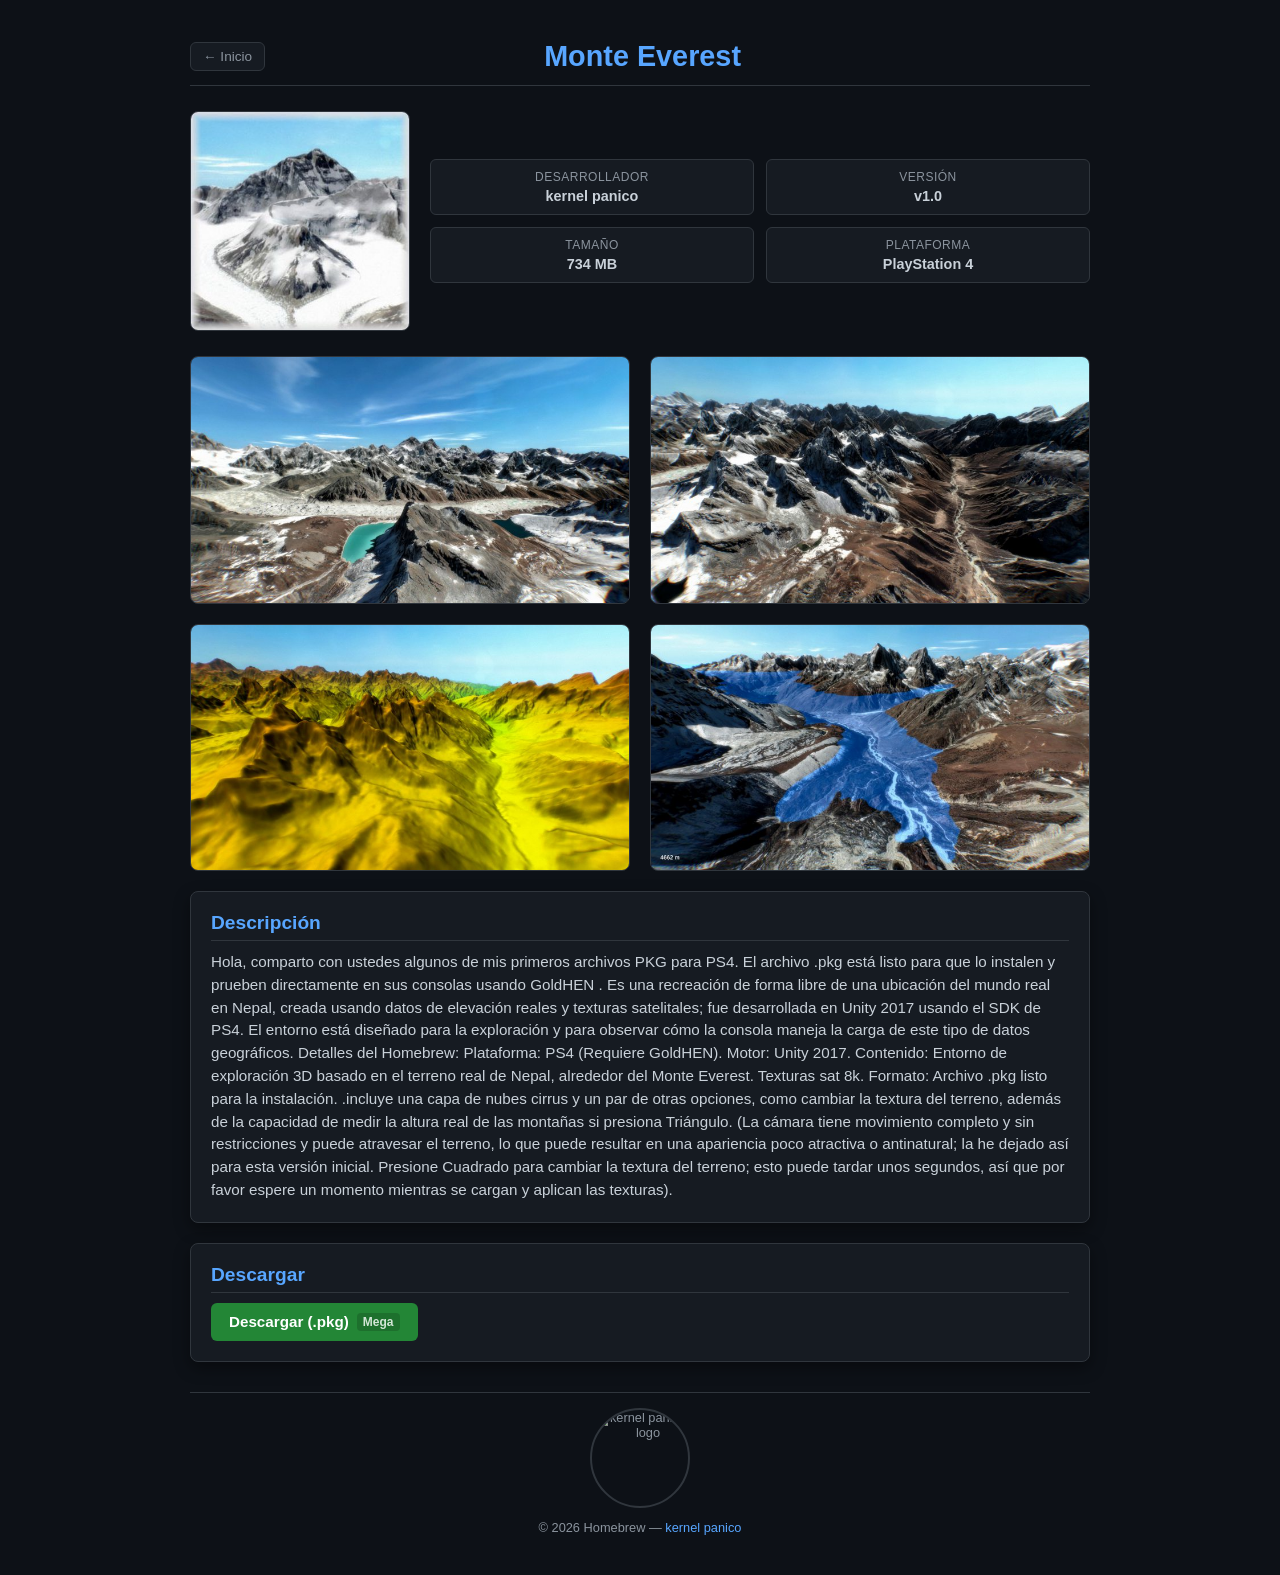
==== juego1.html @ e4e6f0ee "Add files via upload" ====
﻿<!DOCTYPE html>
<html lang="es">
<head>
    <meta charset="UTF-8">
    <meta name="viewport" content="width=device-width, initial-scale=1.0">
    <title>Juego 1 - Homebrew</title>
    <link rel="stylesheet" href="style.css">
</head>
<body>
    <div class="container detail-container">
        <div class="header-detail">
            <a href="index.html" class="back-btn" title="Volver al inicio">← Inicio</a>
            <h1>Monte Everest</h1>
            <div class="header-spacer"></div>
        </div>

        <div class="hero-detail-section">
            <div class="detail-logo-container">
                <img src="./juego1/logo.jpg" alt="Logo" class="detail-logo">
            </div>

            <div class="info-grid">
                <div class="info-card">
                    <span class="info-label">Desarrollador</span>
                    <span class="info-value">kernel panico</span>
                </div>
                <div class="info-card">
                    <span class="info-label">versión</span>
                    <span class="info-value">v1.0</span>
                </div>
                <div class="info-card">
                    <span class="info-label">Tamaño</span>
                    <span class="info-value">734 MB</span>
                </div>
                <div class="info-card">
                    <span class="info-label">Plataforma</span>
                    <span class="info-value">PlayStation 4</span>
                </div>
            </div>
        </div>

        <div class="gallery-grid">
            <div class="gallery-item" onclick="openLightbox(this)">
                <img src="./juego1/captura1.jpg" alt="Captura 1">
            </div>
            <div class="gallery-item" onclick="openLightbox(this)">
                <img src="./juego1/captura2.jpg" alt="Captura 2">
            </div>
            <div class="gallery-item" onclick="openLightbox(this)">
                <img src="./juego1/captura3.jpg" alt="Captura 3">
            </div>
            <div class="gallery-item" onclick="openLightbox(this)">
                <img src="./juego1/captura4.jpg" alt="Captura 4">
            </div>
        </div>

        <div class="description-box">
            <h2>Descripción</h2>
            <p>

Hola, comparto con ustedes algunos de mis primeros archivos PKG para PS4.
El archivo .pkg está listo para que lo instalen y prueben directamente en sus consolas usando GoldHEN .
Es una recreación de forma libre de una ubicación del mundo real en Nepal, creada usando datos de elevación reales y texturas satelitales; fue desarrollada en Unity 2017 usando el SDK de PS4. El entorno está diseñado para la exploración y para observar cómo la consola maneja la carga de este tipo de datos geográficos.

Detalles del Homebrew:
Plataforma: PS4 (Requiere GoldHEN).
Motor: Unity 2017.
Contenido: Entorno de exploración 3D basado en el terreno real de Nepal, alrededor del Monte Everest.
Texturas sat 8k.
Formato: Archivo .pkg listo para la instalación.
.incluye una capa de nubes cirrus y un par de otras opciones, como cambiar la textura del terreno, además de la capacidad de medir la altura real de las montañas si presiona Triángulo.
(La cámara tiene movimiento completo y sin restricciones y puede atravesar el terreno, lo que puede resultar en una apariencia poco atractiva o antinatural; la he dejado así para esta versión inicial. Presione Cuadrado para cambiar la textura del terreno; esto puede tardar unos segundos, así que por favor espere un momento mientras se cargan y aplican las texturas).

            </p>
        </div>

        <div class="download-box">
            <h2>Descargar</h2>
            <div class="download-actions">
                <a href="https://mega.nz/file/YRUh2Jxa#SYhILhUwAEfH3ojDBxc44PkjMMqdGZrnJjAaWzdutKA" class="download-btn primary" target="_blank" rel="noopener noreferrer">
                    Descargar (.pkg) <span class="btn-size">Mega</span>
                </a>
            </div>
        </div>
        <footer class="site-footer">
            <img src="https://avatars.githubusercontent.com/u/338737433?s=96&v=4" alt="kernel panico logo" class="footer-avatar">
            <p>© 2026 Homebrew — <a href="https://github.com/kernel-panico/" target="_blank" rel="noopener">kernel panico</a></p>
        </footer>
    </div>

    <div id="lightbox" class="lightbox" onclick="closeLightbox()">
        <span class="lightbox-close">&times;</span>
        <img id="lightbox-img" src="" alt="Ampliada">
    </div>

    <script>
        function openLightbox(element) {
            const imgSrc = element.querySelector('img').src;
            document.getElementById('lightbox-img').src = imgSrc;
            document.getElementById('lightbox').classList.add('active');
        }

        function closeLightbox() {
            document.getElementById('lightbox').classList.remove('active');
        }
    </script>
</body>
</html>
---- style.css ----
* {
    box-sizing: border-box;
}

body {
    background-color: #0d1117;
    color: #c9d1d9;
    font-family: -apple-system, BlinkMacSystemFont, "Segoe UI", Roboto, Helvetica, Arial, sans-serif;
    margin: 0;
    padding: 40px 20px;
    display: flex;
    justify-content: center;
    align-items: center;
    min-height: 100vh;
}

.container {
    max-width: 650px;
    width: 100%;
}

.detail-container {
    max-width: 900px;
}

.site-header {
    text-align: center;
    margin-bottom: 25px;
    border-bottom: 1px solid #30363d;
    padding-bottom: 12px;
}

.site-header h1 {
    border-bottom: none;
    padding-bottom: 0;
    margin-bottom: 6px;
}

.site-subtitle {
    margin: 0;
    color: #8b949e;
    font-size: 0.95rem;
}

h1 {
    color: #58a6ff;
    margin-top: 0;
    font-size: 1.8rem;
}

.header-detail {
    display: flex;
    align-items: center;
    justify-content: space-between;
    border-bottom: 1px solid #30363d;
    padding-bottom: 12px;
    margin-bottom: 25px;
}

.header-detail h1 {
    border-bottom: none;
    padding-bottom: 0;
    margin-bottom: 0;
}

.back-btn {
    display: inline-flex;
    align-items: center;
    color: #8b949e;
    text-decoration: none;
    font-size: 0.85rem;
    background-color: #161b22;
    border: 1px solid #30363d;
    padding: 6px 12px;
    border-radius: 6px;
    transition: all 0.2s ease;
}

.back-btn:hover {
    color: #58a6ff;
    border-color: #58a6ff;
}

.header-spacer {
    width: 70px;
}

.hero-detail-section {
    display: flex;
    gap: 20px;
    align-items: center;
    margin-bottom: 25px;
}

.detail-logo-container {
    display: flex;
    justify-content: center;
    align-items: center;
    flex: 0 0 220px;
    margin-bottom: 0;
}

.detail-logo {
    width: 100%;
    aspect-ratio: 1 / 1;
    border-radius: 8px;
    border: 1px solid #30363d;
    object-fit: cover;
    background-color: #161b22;
}

.games-grid {
    display: grid;
    grid-template-columns: repeat(3, 1fr);
    gap: 15px;
}

.game-card {
    position: relative;
    background-color: #161b22;
    border: 1px solid #30363d;
    border-radius: 8px;
    padding: 12px;
    aspect-ratio: 1 / 1;
    display: flex;
    flex-direction: column;
    align-items: center;
    justify-content: center;
    box-shadow: 0 6px 16px rgba(0,0,0,0.4);
    transition: transform 0.2s ease, border-color 0.2s ease, box-shadow 0.2s ease;
    text-decoration: none;
    color: inherit;
    cursor: pointer;
}

.game-card:hover {
    transform: translateY(-4px);
    border-color: #58a6ff;
    box-shadow: 0 8px 24px rgba(88, 166, 255, 0.15);
}

.badge {
    position: absolute;
    bottom: 6px;
    right: 6px;
    background-color: #21262d;
    color: #8b949e;
    border: 1px solid #30363d;
    font-size: 0.65rem;
    padding: 1px 5px;
    border-radius: 10px;
    font-weight: 600;
}

.game-title {
    color: #58a6ff;
    font-size: 0.95rem;
    margin: 0 0 8px 0;
    text-align: center;
    font-weight: 600;
    white-space: nowrap;
    overflow: hidden;
    text-overflow: ellipsis;
    width: 100%;
}

.img-container {
    width: 70%;
    aspect-ratio: 1 / 1;
    overflow: hidden;
    border-radius: 6px;
    border: 1px solid #30363d;
    display: flex;
    justify-content: center;
    align-items: center;
    background-color: #0d1117;
}

img {
    width: 100%;
    height: 100%;
    object-fit: cover;
}

.gallery-grid {
    display: grid;
    grid-template-columns: repeat(2, 1fr);
    gap: 20px;
    margin-bottom: 20px;
}

.gallery-item {
    width: 100%;
    aspect-ratio: 16 / 9;
    overflow: hidden;
    border-radius: 8px;
    border: 1px solid #30363d;
    background-color: #161b22;
    cursor: pointer;
    transition: transform 0.2s ease, border-color 0.2s ease;
}

.gallery-item:hover {
    transform: scale(1.02);
    border-color: #58a6ff;
}

.info-grid {
    display: grid;
    grid-template-columns: repeat(2, 1fr);
    gap: 12px;
    flex: 1;
    margin-bottom: 0;
}

.info-card {
    background-color: #161b22;
    border: 1px solid #30363d;
    border-radius: 6px;
    padding: 10px;
    display: flex;
    flex-direction: column;
    align-items: center;
    text-align: center;
}

.info-label {
    font-size: 0.75rem;
    color: #8b949e;
    margin-bottom: 4px;
    text-transform: uppercase;
    letter-spacing: 0.5px;
}

.info-value {
    font-size: 0.9rem;
    color: #c9d1d9;
    font-weight: 600;
}

.description-box,
.download-box {
    background-color: #161b22;
    border: 1px solid #30363d;
    border-radius: 8px;
    padding: 20px;
    margin-bottom: 20px;
    box-shadow: 0 6px 16px rgba(0,0,0,0.4);
}

.description-box h2,
.download-box h2 {
    color: #58a6ff;
    font-size: 1.2rem;
    margin-top: 0;
    margin-bottom: 10px;
    border-bottom: 1px solid #30363d;
    padding-bottom: 6px;
}

.description-box p {
    margin: 0;
    line-height: 1.5;
    font-size: 0.95rem;
}

.download-actions {
    display: flex;
    gap: 12px;
}

.download-btn {
    display: inline-flex;
    align-items: center;
    gap: 8px;
    padding: 10px 18px;
    border-radius: 6px;
    text-decoration: none;
    font-weight: 600;
    font-size: 0.95rem;
    transition: all 0.2s ease;
}

.download-btn.primary {
    background-color: #238636;
    color: #ffffff;
}

.download-btn.primary:hover {
    background-color: #2ea043;
}

.btn-size {
    font-size: 0.75rem;
    opacity: 0.8;
    background: rgba(0,0,0,0.2);
    padding: 2px 6px;
    border-radius: 4px;
}

.lightbox {
    display: none;
    position: fixed;
    top: 0;
    left: 0;
    width: 100vw;
    height: 100vh;
    background-color: rgba(13, 17, 23, 0.9);
    z-index: 1000;
    justify-content: center;
    align-items: center;
}

.lightbox.active {
    display: flex;
}

.lightbox img {
    max-width: 90%;
    max-height: 85vh;
    width: auto;
    height: auto;
    border-radius: 8px;
    border: 1px solid #30363d;
    box-shadow: 0 12px 32px rgba(0,0,0,0.8);
}

.lightbox-close {
    position: absolute;
    top: 20px;
    right: 30px;
    color: #c9d1d9;
    font-size: 2rem;
    cursor: pointer;
    line-height: 1;
}

.lightbox-close:hover {
    color: #58a6ff;
}

.site-footer {
    text-align: center;
    margin-top: 30px;
    padding-top: 15px;
    border-top: 1px solid #30363d;
    font-size: 0.8rem;
    color: #8b949e;
    display: flex;
    flex-direction: column;
    align-items: center;
    gap: 12px;
}

.site-footer p {
    margin: 0;
}

.site-footer a {
    color: #58a6ff;
    text-decoration: none;
}

.site-footer a:hover {
    text-decoration: underline;
}

.footer-avatar {
    width: 100px;
    height: 100px;
    border-radius: 50%;
    border: 2px solid #30363d;
    object-fit: cover;
}

@media (max-width: 768px) {
    .hero-detail-section {
        flex-direction: column;
    }
    .detail-logo-container {
        flex: 0 0 auto;
        width: 180px;
    }
    .info-grid {
        width: 100%;
    }
}

@media (max-width: 600px) {
    .container {
        max-width: 450px;
    }

    .games-grid {
        gap: 10px;
    }

    .game-card {
        padding: 8px;
    }

    .game-title {
        font-size: 0.85rem;
        margin-bottom: 6px;
    }

    .img-container {
        width: 75%;
    }

    .badge {
        font-size: 0.6rem;
        padding: 1px 4px;
        bottom: 4px;
        right: 4px;
    }

    .gallery-grid {
        grid-template-columns: repeat(2, 1fr);
    }

    .detail-logo {
        width: calc(25% - 3px);
    }

    .info-grid {
        grid-template-columns: repeat(2, 1fr);
    }

    .download-actions {
        flex-direction: column;
    }

    .download-btn {
        justify-content: center;
        width: 100%;
    }

    .header-spacer {
        width: 0;
        display: none;
    }

    .header-detail {
        justify-content: flex-start;
        gap: 15px;
    }

    .header-detail h1 {
        font-size: 1.4rem;
    }
}

@media (max-width: 400px) {
    .gallery-grid {
        grid-template-columns: 1fr;
    }

    .detail-logo {
        width: 50%;
    }
}

@media (max-width: 380px) {
    .games-grid {
        grid-template-columns: repeat(2, 1fr);
    }
}
    }
}
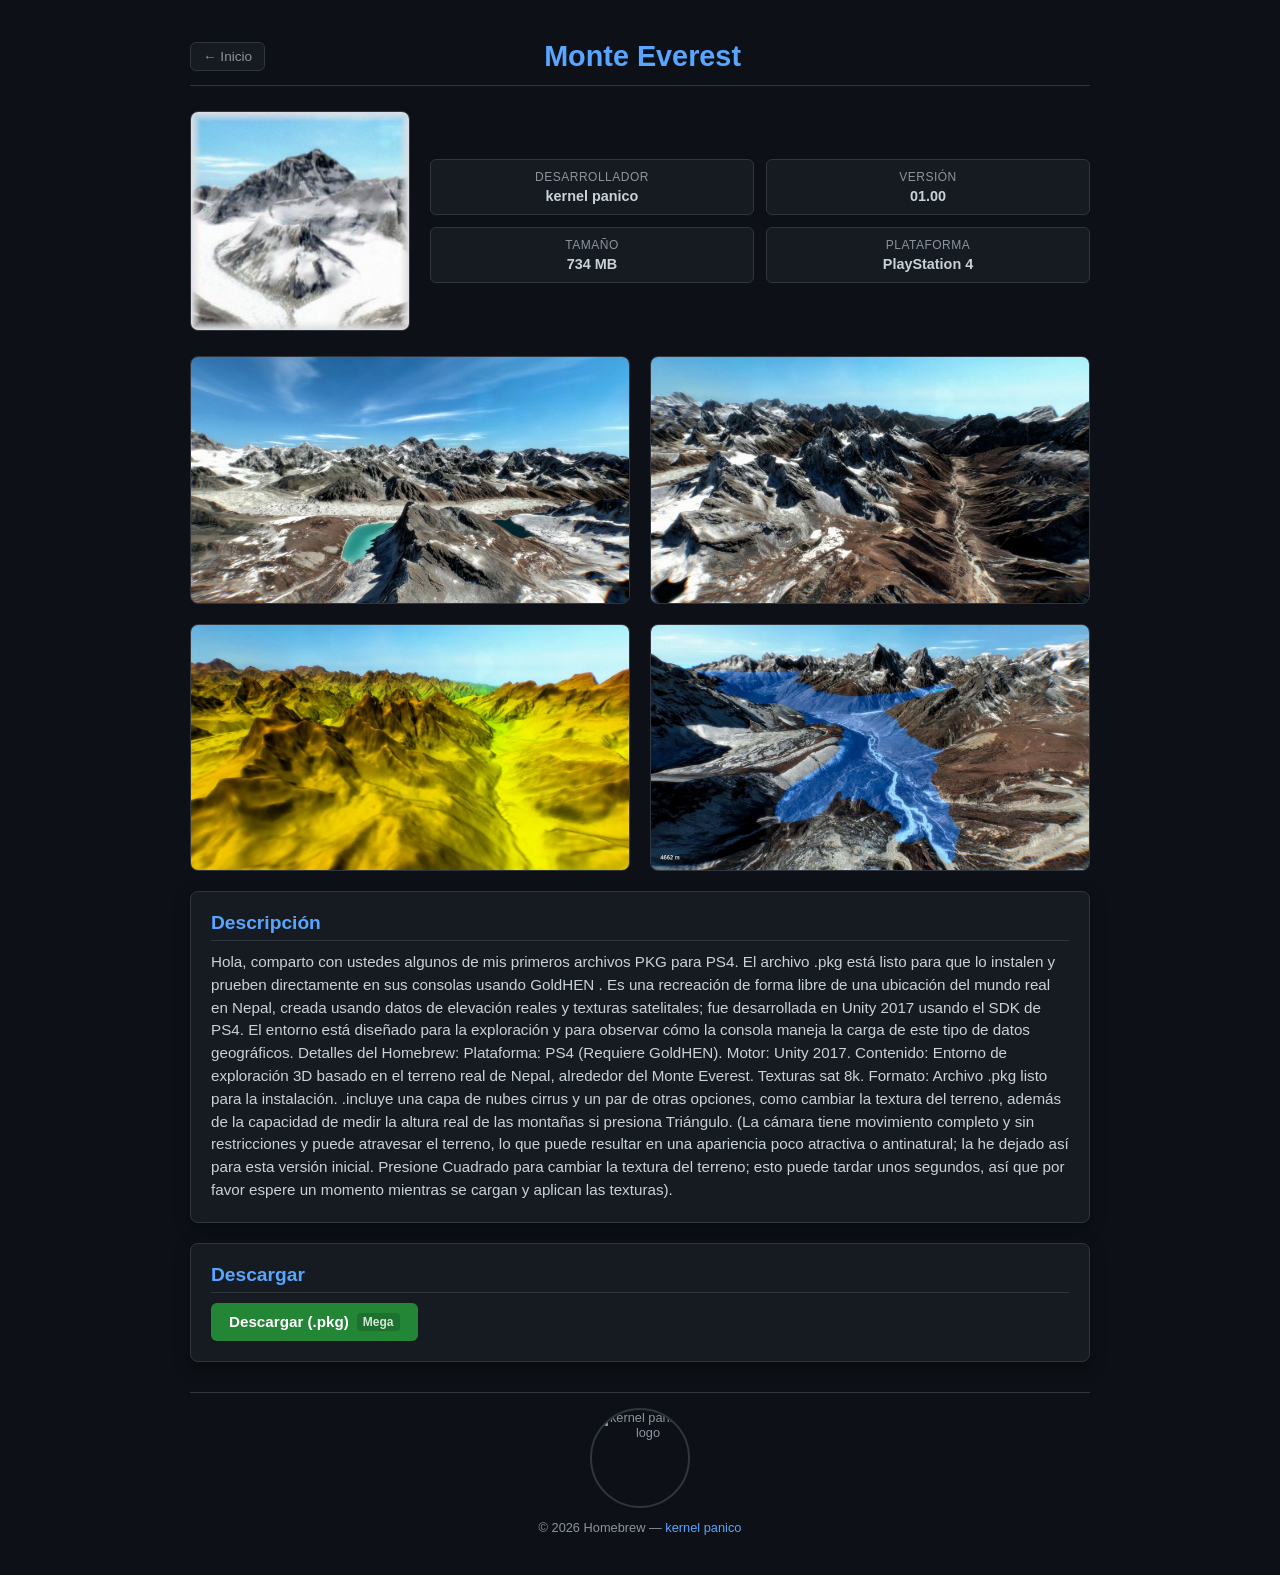
==== commit 09d90ec8: "Add files via upload" ====
--- a/juego1.html
+++ b/juego1.html
@@ -26,7 +26,7 @@
                 </div>
                 <div class="info-card">
                     <span class="info-label">versión</span>
-                    <span class="info-value">v1.0</span>
+                    <span class="info-value">01.00</span>
                 </div>
                 <div class="info-card">
                     <span class="info-label">Tamaño</span>
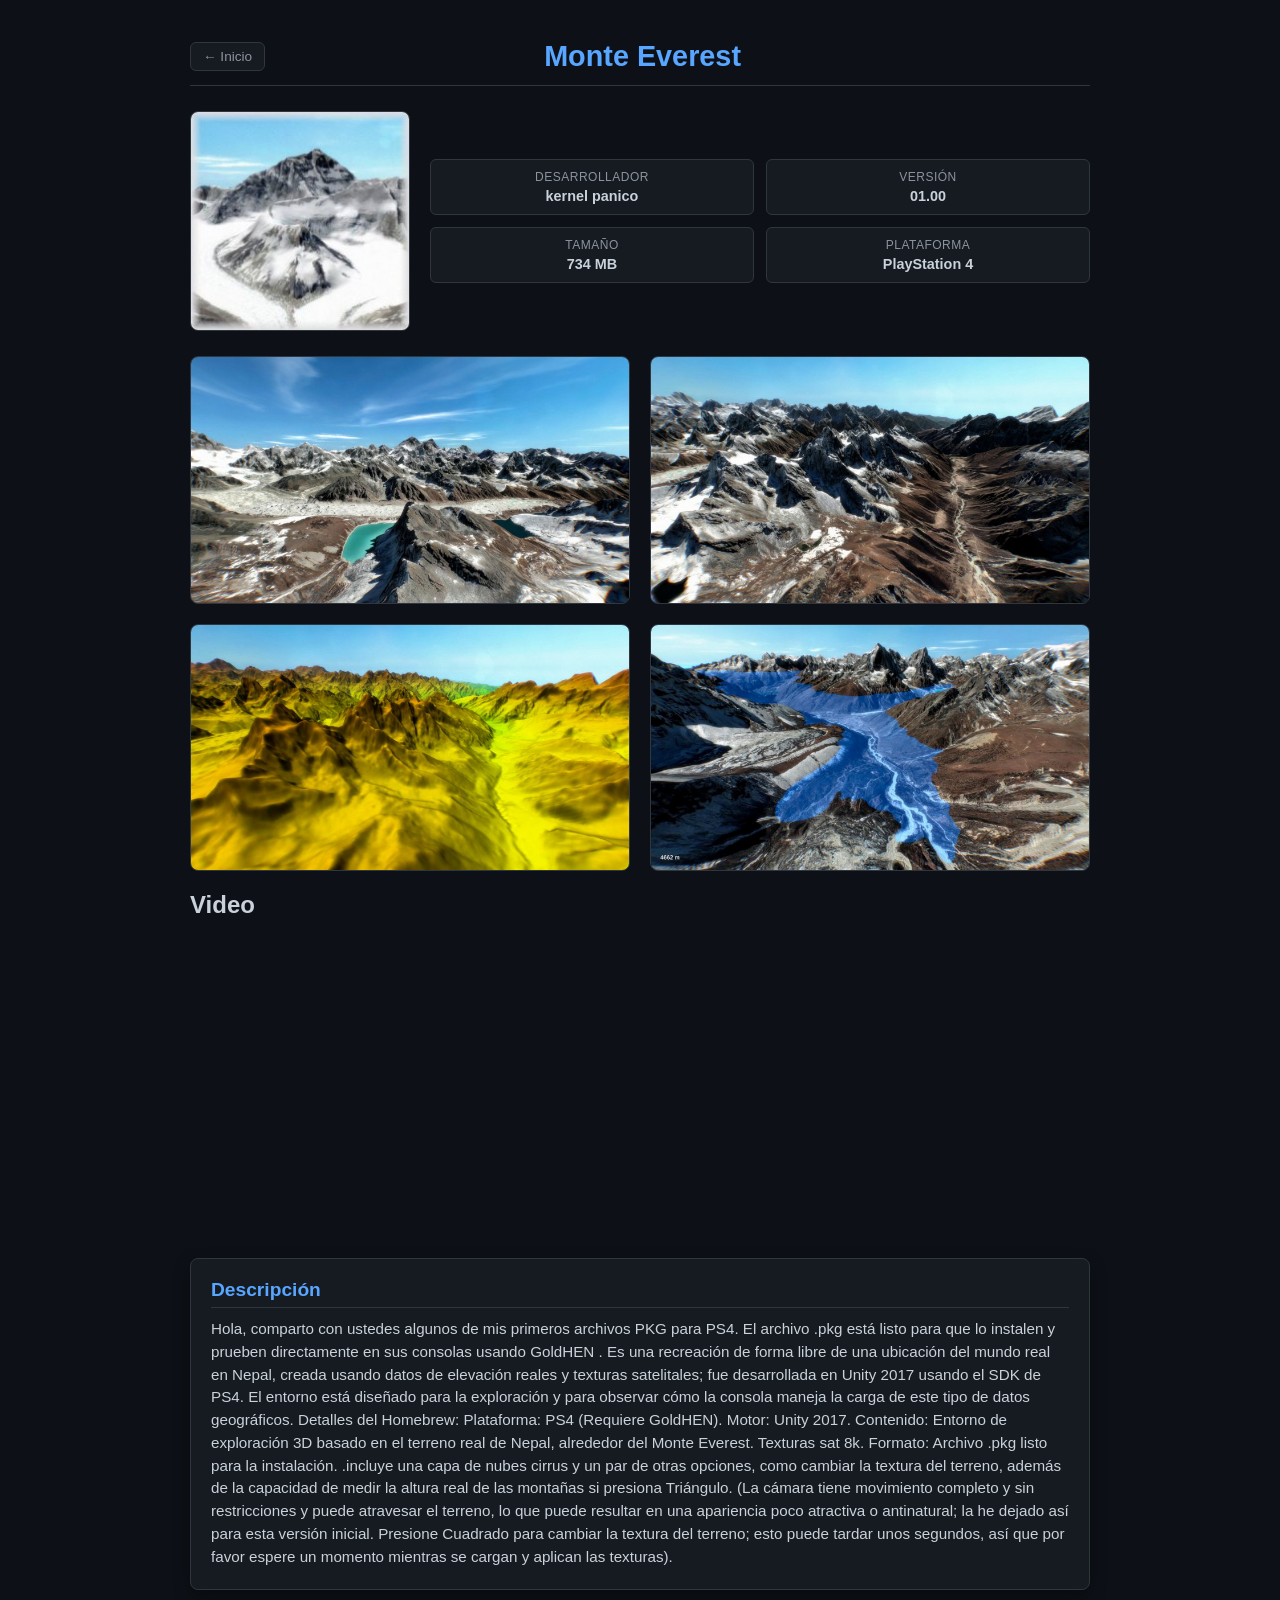
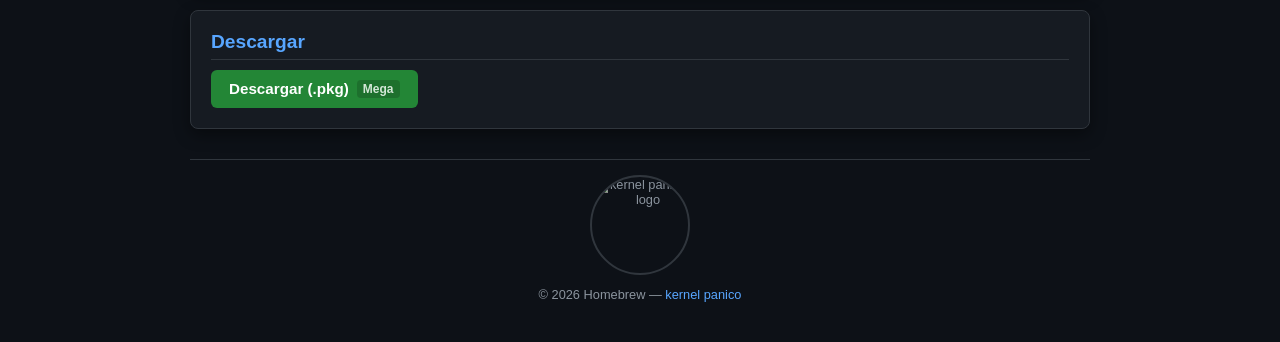
==== commit dcc1f91c: "Add files via upload" ====
--- a/juego1.html
+++ b/juego1.html
@@ -4,6 +4,7 @@
     <meta charset="UTF-8">
     <meta name="viewport" content="width=device-width, initial-scale=1.0">
     <title>Juego 1 - Homebrew</title>
+    <link rel="shortcut icon" href="https://avatars.githubusercontent.com/u/338737433?v=4&size=100">
     <link rel="stylesheet" href="style.css">
 </head>
 <body>
@@ -54,10 +55,16 @@
             </div>
         </div>
 
+        <div class="video-box">
+            <h2>Video</h2>
+            <div class="video-container">
+                <iframe width="560" height="315" src="https://www.youtube.com/embed/iQxFku3nhds?si=zqR_7pxYXmsAEswB" title="YouTube video player" frameborder="0" allow="accelerometer; autoplay; clipboard-write; encrypted-media; gyroscope; picture-in-picture; web-share" referrerpolicy="strict-origin-when-cross-origin" allowfullscreen></iframe>
+            </div>
+        </div>
+
         <div class="description-box">
             <h2>Descripción</h2>
             <p>
-
 Hola, comparto con ustedes algunos de mis primeros archivos PKG para PS4.
 El archivo .pkg está listo para que lo instalen y prueben directamente en sus consolas usando GoldHEN .
 Es una recreación de forma libre de una ubicación del mundo real en Nepal, creada usando datos de elevación reales y texturas satelitales; fue desarrollada en Unity 2017 usando el SDK de PS4. El entorno está diseñado para la exploración y para observar cómo la consola maneja la carga de este tipo de datos geográficos.
@@ -70,7 +77,6 @@
 Formato: Archivo .pkg listo para la instalación.
 .incluye una capa de nubes cirrus y un par de otras opciones, como cambiar la textura del terreno, además de la capacidad de medir la altura real de las montañas si presiona Triángulo.
 (La cámara tiene movimiento completo y sin restricciones y puede atravesar el terreno, lo que puede resultar en una apariencia poco atractiva o antinatural; la he dejado así para esta versión inicial. Presione Cuadrado para cambiar la textura del terreno; esto puede tardar unos segundos, así que por favor espere un momento mientras se cargan y aplican las texturas).
-
             </p>
         </div>
 
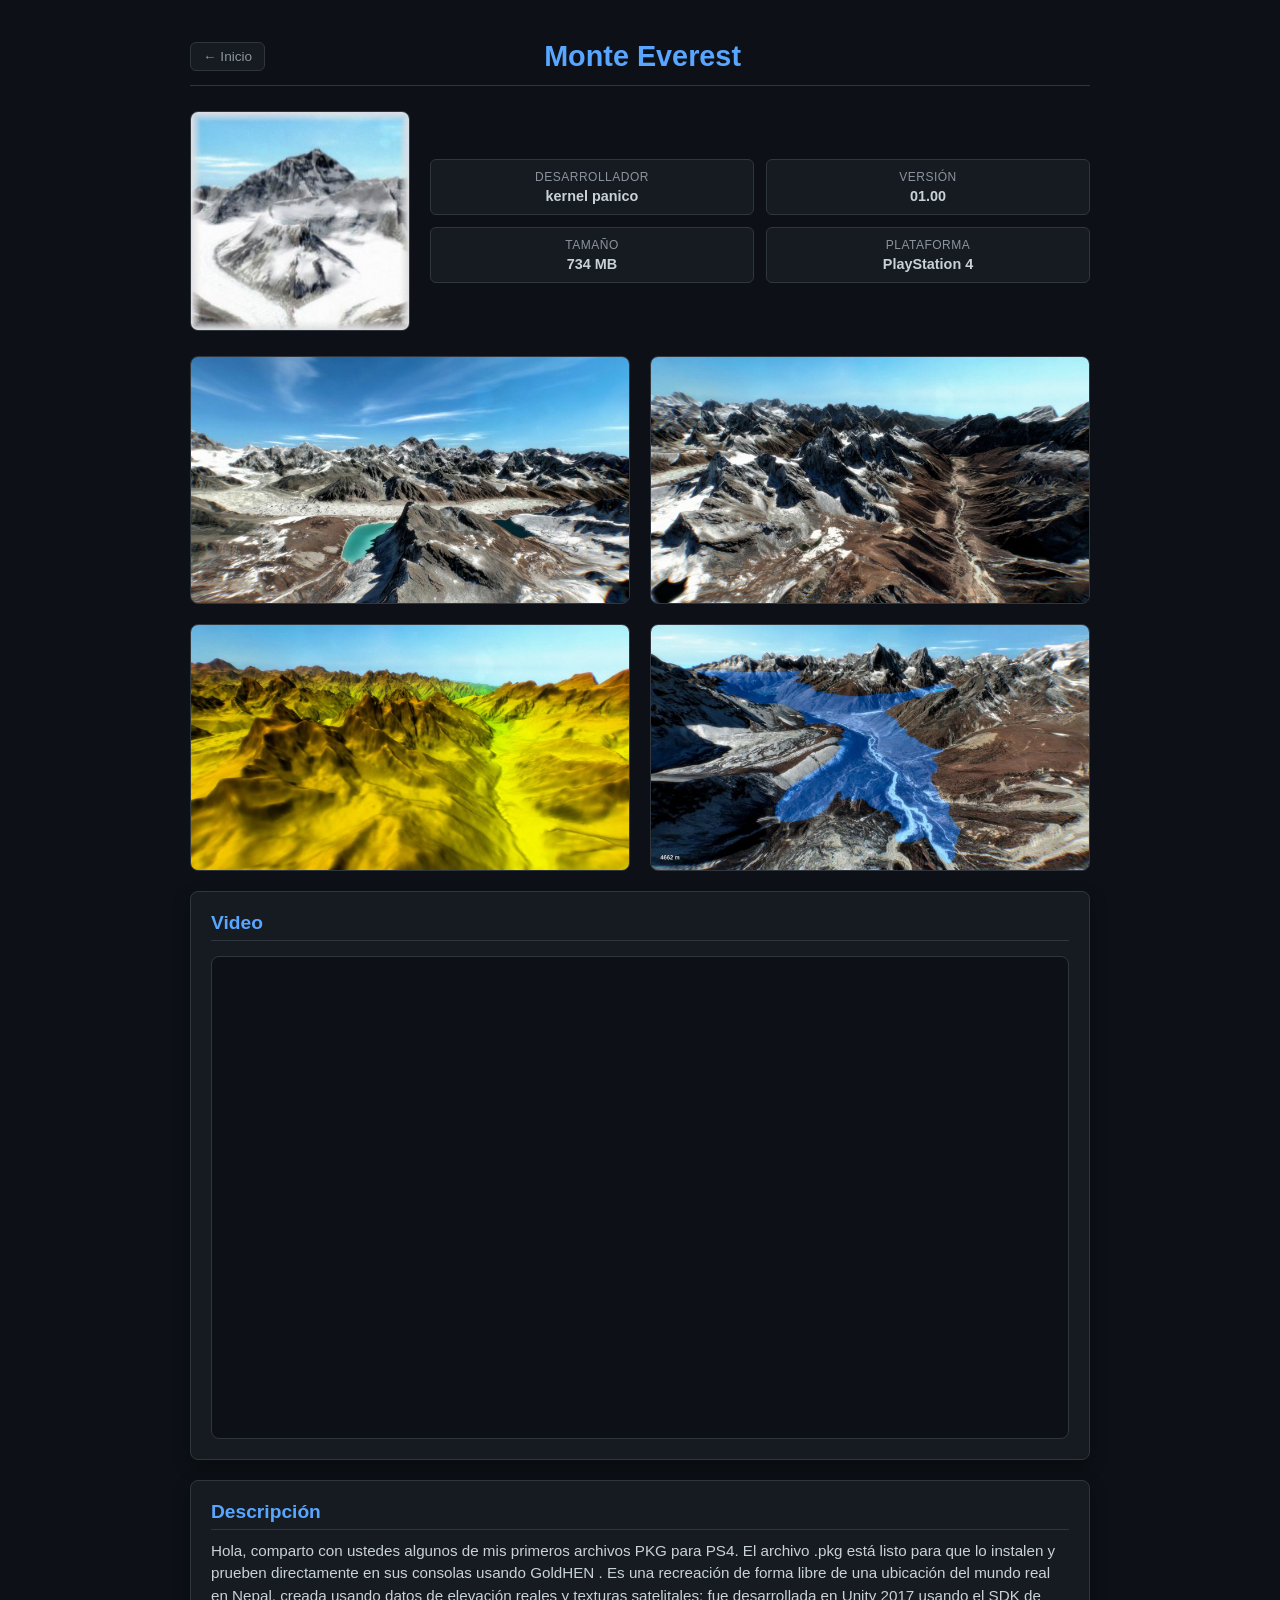
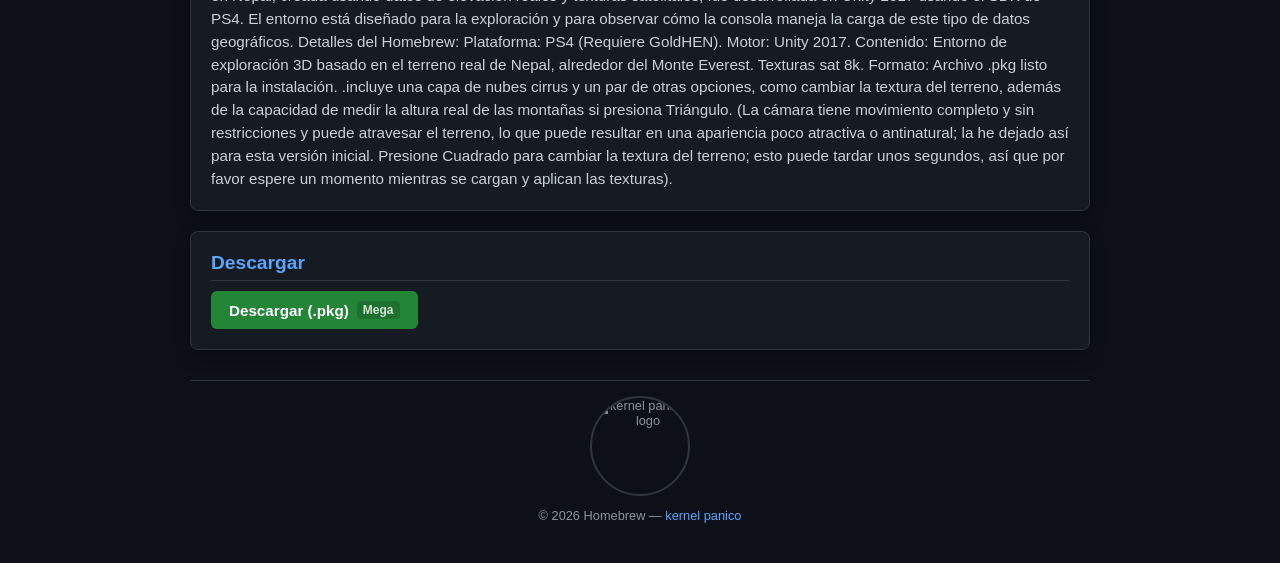
==== commit 0a1c1a5b: "Add files via upload" ====
--- a/juego1.html
+++ b/juego1.html
@@ -58,7 +58,7 @@
         <div class="video-box">
             <h2>Video</h2>
             <div class="video-container">
-                <iframe width="560" height="315" src="https://www.youtube.com/embed/iQxFku3nhds?si=zqR_7pxYXmsAEswB" title="YouTube video player" frameborder="0" allow="accelerometer; autoplay; clipboard-write; encrypted-media; gyroscope; picture-in-picture; web-share" referrerpolicy="strict-origin-when-cross-origin" allowfullscreen></iframe>
+                <iframe width="560" height="315" src="https://www.youtube.com/embed/WUroJkE5jHE?si=FGFLfoI8dFMCyHtj" title="YouTube video player" frameborder="0" allow="accelerometer; autoplay; clipboard-write; encrypted-media; gyroscope; picture-in-picture; web-share" referrerpolicy="strict-origin-when-cross-origin" allowfullscreen></iframe>
             </div>
         </div>
 
--- a/style.css
+++ b/style.css
@@ -203,6 +203,42 @@
 .gallery-item:hover {
     transform: scale(1.02);
     border-color: #58a6ff;
+}
+
+.video-box {
+    background-color: #161b22;
+    border: 1px solid #30363d;
+    border-radius: 8px;
+    padding: 20px;
+    margin-bottom: 20px;
+    box-shadow: 0 6px 16px rgba(0,0,0,0.4);
+}
+
+.video-box h2 {
+    color: #58a6ff;
+    font-size: 1.2rem;
+    margin-top: 0;
+    margin-bottom: 15px;
+    border-bottom: 1px solid #30363d;
+    padding-bottom: 6px;
+}
+
+.video-container {
+    position: relative;
+    width: 100%;
+    aspect-ratio: 16 / 9;
+    border-radius: 8px;
+    overflow: hidden;
+    border: 1px solid #30363d;
+    background-color: #0d1117;
+}
+
+.video-container iframe {
+    position: absolute;
+    top: 0;
+    left: 0;
+    width: 100%;
+    height: 100%;
 }
 
 .info-grid {
@@ -465,6 +501,4 @@
     .games-grid {
         grid-template-columns: repeat(2, 1fr);
     }
-}
-    }
 }
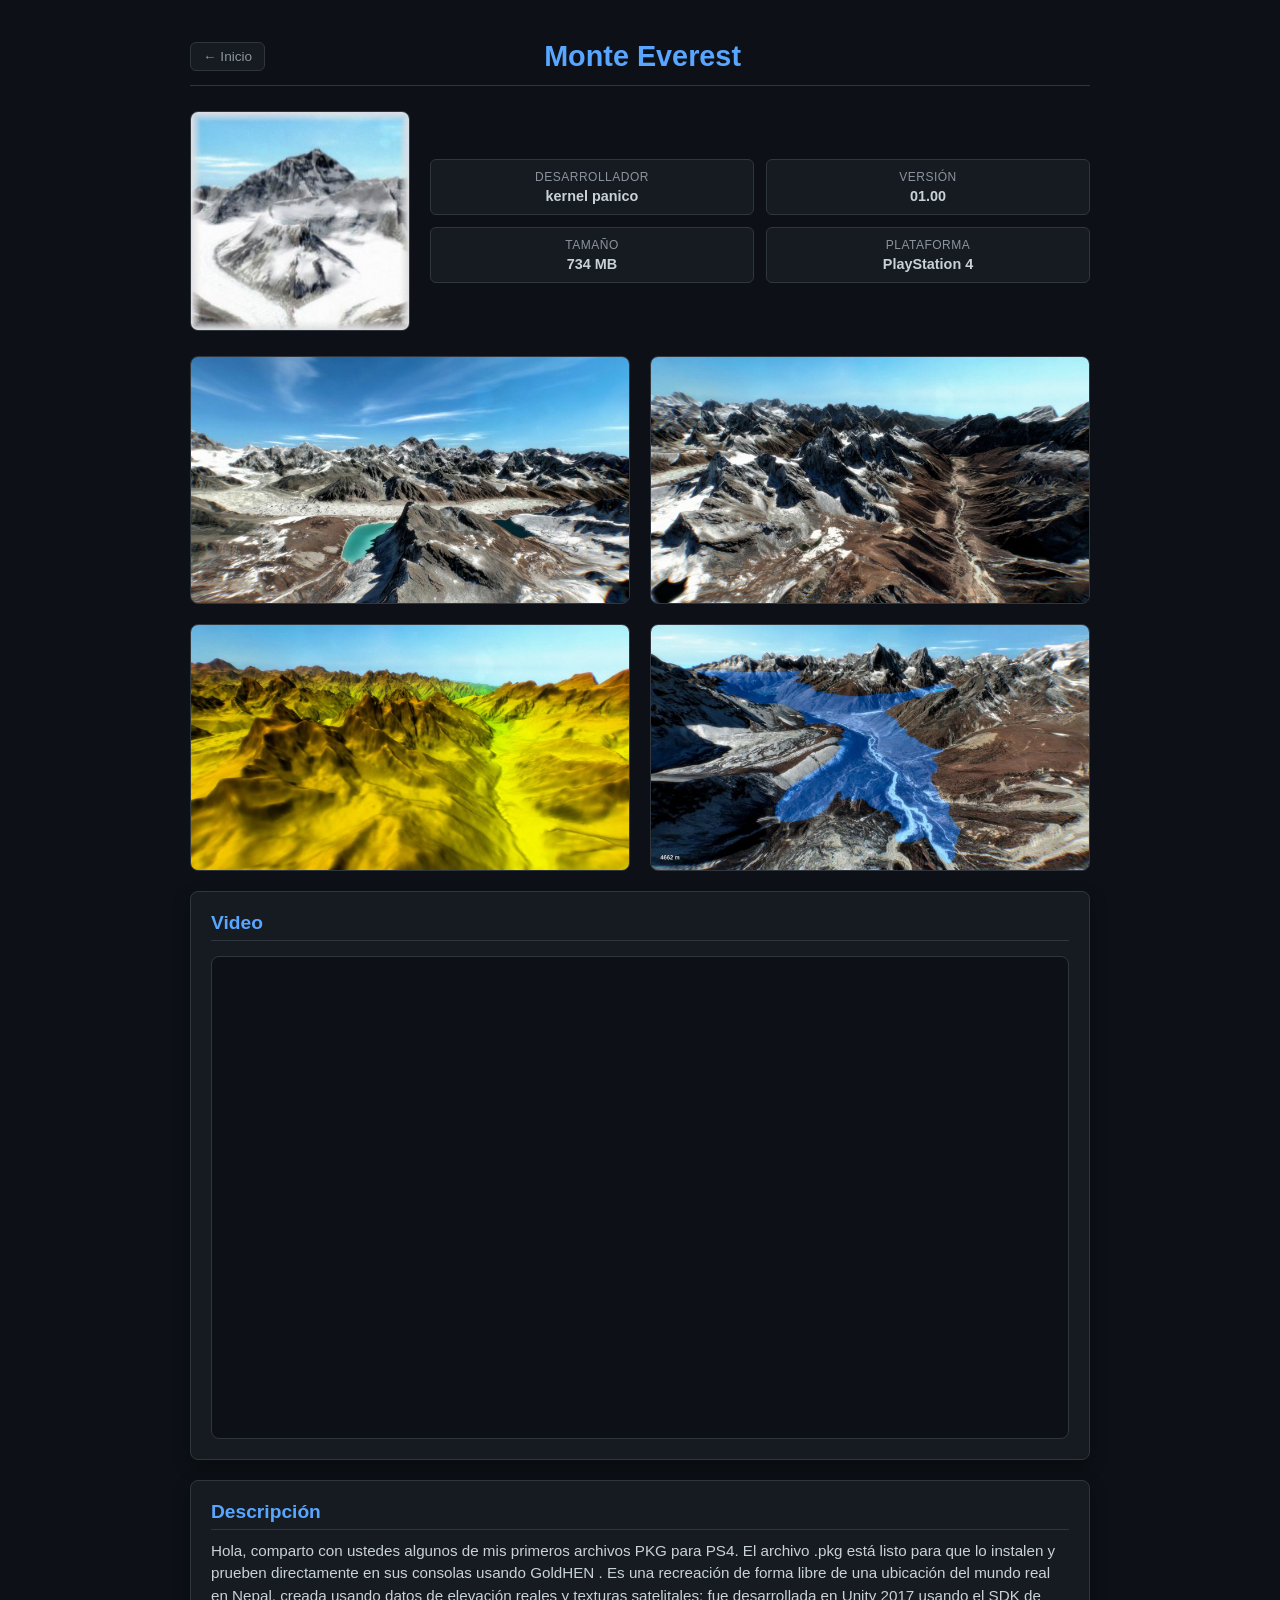
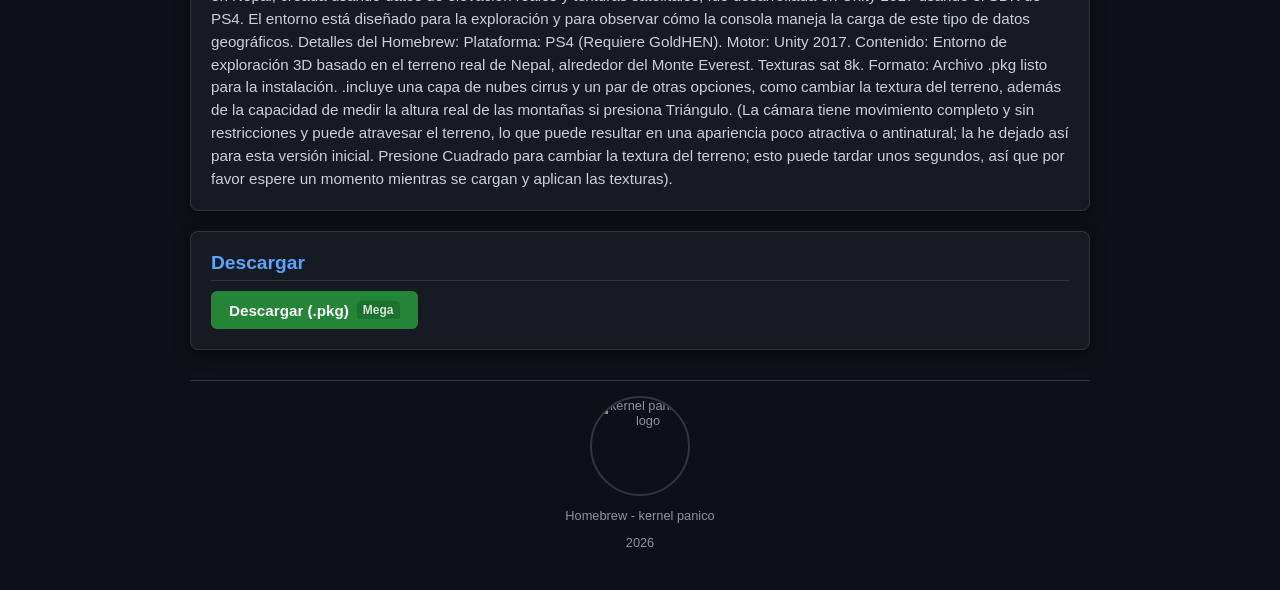
==== commit e9d41aad: "Add files via upload" ====
--- a/juego1.html
+++ b/juego1.html
@@ -55,10 +55,10 @@
             </div>
         </div>
 
-        <div class="video-box">
+<div class="video-box">
             <h2>Video</h2>
             <div class="video-container">
-                <iframe width="560" height="315" src="https://www.youtube.com/embed/WUroJkE5jHE?si=FGFLfoI8dFMCyHtj" title="YouTube video player" frameborder="0" allow="accelerometer; autoplay; clipboard-write; encrypted-media; gyroscope; picture-in-picture; web-share" referrerpolicy="strict-origin-when-cross-origin" allowfullscreen></iframe>
+                <iframe width="560" height="315" src="https://www.youtube.com/embed/WUroJkE5jHE?si=FGFLfoI8dFMCyHtj&rel=0" title="YouTube video player" frameborder="0" allow="accelerometer; autoplay; clipboard-write; encrypted-media; gyroscope; picture-in-picture; web-share" referrerpolicy="strict-origin-when-cross-origin" allowfullscreen></iframe>
             </div>
         </div>
 
@@ -88,9 +88,10 @@
                 </a>
             </div>
         </div>
-        <footer class="site-footer">
-            <img src="https://avatars.githubusercontent.com/u/338737433?s=96&v=4" alt="kernel panico logo" class="footer-avatar">
-            <p>© 2026 Homebrew — <a href="https://github.com/kernel-panico/" target="_blank" rel="noopener">kernel panico</a></p>
+       <footer class="site-footer" style="text-align: center;">
+            <img src="https://avatars.githubusercontent.com/u/338737433?s=96&v=4" alt="kernel panico logo" class="footer-avatar" style="display: block; margin: 0 auto;">
+            <p>Homebrew - kernel panico</p>
+            <p style="text-align: center;">2026</p>
         </footer>
     </div>
 
--- a/style.css
+++ b/style.css
@@ -10,12 +10,11 @@
     padding: 40px 20px;
     display: flex;
     justify-content: center;
-    align-items: center;
     min-height: 100vh;
 }
 
 .container {
-    max-width: 650px;
+    max-width: 900px;
     width: 100%;
 }
 
@@ -120,7 +119,7 @@
     background-color: #161b22;
     border: 1px solid #30363d;
     border-radius: 8px;
-    padding: 12px;
+    padding: 3px;
     aspect-ratio: 1 / 1;
     display: flex;
     flex-direction: column;
@@ -415,7 +414,7 @@
     }
     .detail-logo-container {
         flex: 0 0 auto;
-        width: 180px;
+        width: 300px;
     }
     .info-grid {
         width: 100%;
